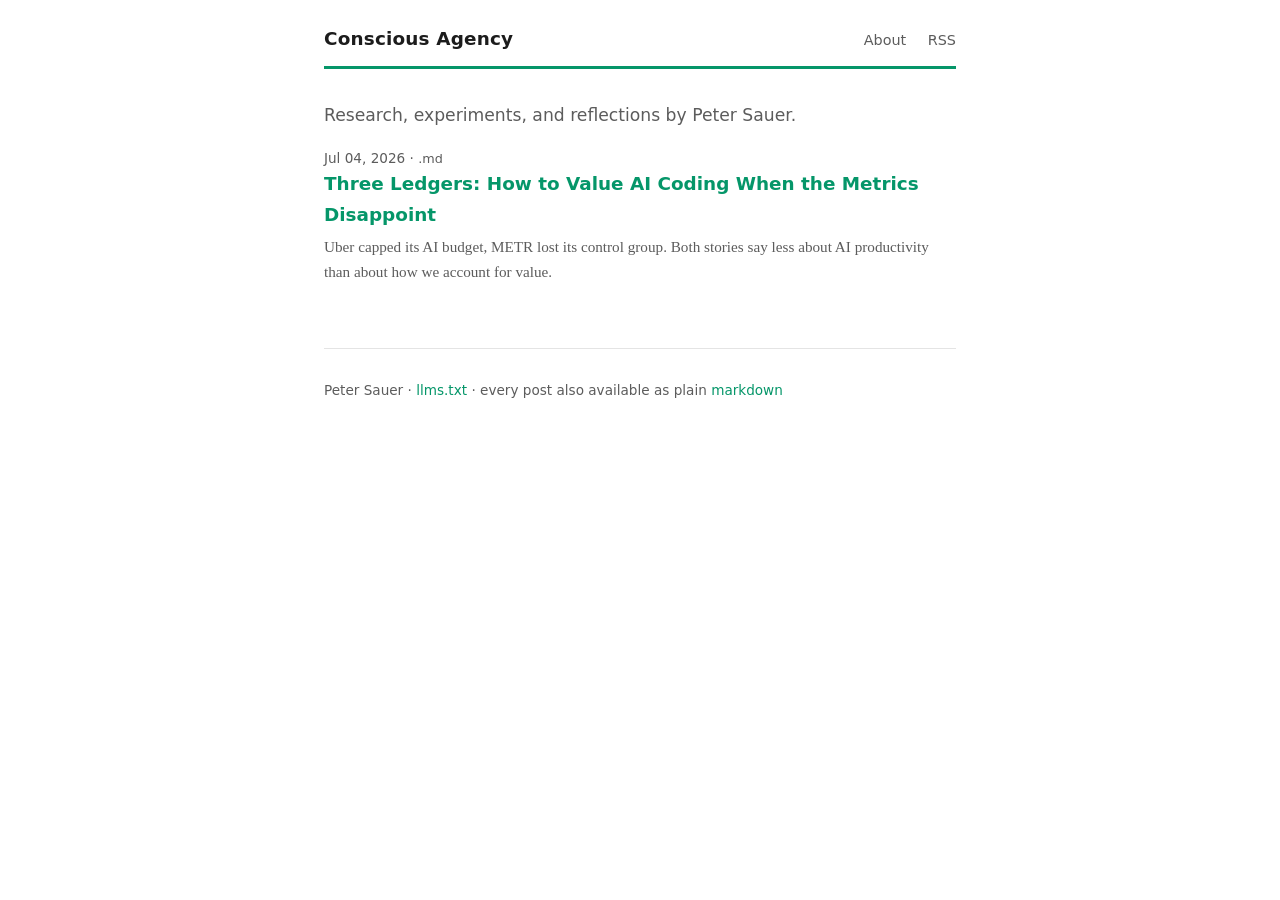
==== docs/index.html @ 70dffbca "Initial site: minimal Python SSG, first post (Three Ledgers), about page" ====
<!DOCTYPE html>
<html lang="en">
<head>
<meta charset="utf-8">
<meta name="viewport" content="width=device-width, initial-scale=1">
<title>Conscious Agency</title>
<meta name="description" content="Research, experiments, and reflections by Peter Sauer.">
<link rel="stylesheet" href="/static/style.css">
<link rel="alternate" type="application/rss+xml" title="Conscious Agency" href="/feed.xml">
<link rel="icon" href="/static/favicon.svg" type="image/svg+xml">

</head>
<body>
<header class="site-header">
  <a class="site-name" href="/">Conscious Agency</a>
  <nav><a href="/about/">About</a> <a href="/feed.xml">RSS</a></nav>
</header>
<main>

<p class="tagline">Research, experiments, and reflections by Peter Sauer.</p>
<ul class="post-list">

  <li>
    <time datetime="2026-07-04">Jul 04, 2026 · <a class="md-link" href="/posts/three-ledgers.md" title="raw markdown">.md</a></time>
    <a href="/posts/three-ledgers/">Three Ledgers: How to Value AI Coding When the Metrics Disappoint</a>
    <p>Uber capped its AI budget, METR lost its control group. Both stories say less about AI productivity than about how we account for value.</p>
  </li>

</ul>

</main>
<footer class="site-footer">
  <p>Peter Sauer · <a href="/llms.txt">llms.txt</a> · every post also available as plain <a href="/">markdown</a></p>
</footer>
</body>
</html>
---- static/style.css ----
/* Conscious Agency — handcrafted, no framework.
   Brand: emerald #059669 · headings heavy sans (Raleway-feel via system stack,
   subsetted WOFF2 can be added later) · body serif (PT-Serif-feel). */

:root {
  --accent: #059669;
  --bg: #ffffff;
  --fg: #1c1c1c;
  --fg-soft: #5c5c5c;
  --rule: #e4e4e4;
  --code-bg: #f4f4f2;
  --sans: "Raleway", -apple-system, "Segoe UI", system-ui, sans-serif;
  --serif: "PT Serif", Georgia, "Times New Roman", serif;
}

@media (prefers-color-scheme: dark) {
  :root {
    --bg: #121413;
    --fg: #e6e4df;
    --fg-soft: #a3a19b;
    --rule: #2c2e2d;
    --code-bg: #1d201f;
  }
}

* { box-sizing: border-box; }

body {
  margin: 0 auto;
  padding: 1.5rem 1.25rem 4rem;
  max-width: 42rem;
  background: var(--bg);
  color: var(--fg);
  font-family: var(--serif);
  font-size: 1.075rem;
  line-height: 1.65;
}

h1, h2, h3, .site-name, nav, .post-meta, .tagline, time {
  font-family: var(--sans);
}

h1 { font-size: 1.85rem; font-weight: 800; line-height: 1.2; margin: 0.5rem 0 0.25rem; }
h2 { font-size: 1.25rem; font-weight: 800; margin-top: 2.25rem; }
h3 { font-size: 1.05rem; font-weight: 700; }

a { color: var(--accent); text-decoration: none; }
a:hover { text-decoration: underline; }

.site-header {
  display: flex;
  justify-content: space-between;
  align-items: baseline;
  border-bottom: 3px solid var(--accent);
  padding-bottom: 0.75rem;
  margin-bottom: 2rem;
}
.site-name { font-weight: 800; font-size: 1.15rem; color: var(--fg); letter-spacing: 0.01em; }
.site-header nav a { margin-left: 1rem; color: var(--fg-soft); font-size: 0.9rem; }

.tagline { color: var(--fg-soft); margin-top: 0; }

.post-list { list-style: none; padding: 0; }
.post-list li { margin-bottom: 1.75rem; }
.post-list time { display: block; color: var(--fg-soft); font-size: 0.85rem; }
.post-list a { font-family: var(--sans); font-weight: 700; font-size: 1.15rem; }
.post-list p { margin: 0.25rem 0 0; color: var(--fg-soft); font-size: 0.95rem; }
.post-list .md-link, .md-link { font-size: 0.8rem; font-weight: 400; color: var(--fg-soft); }

.post-meta { color: var(--fg-soft); font-size: 0.9rem; margin-bottom: 2rem; }
.post-meta a { color: var(--fg-soft); text-decoration: underline; }

article h1 + .post-meta { margin-top: 0.25rem; }

blockquote {
  margin: 1.5rem 0;
  padding: 0.25rem 1.25rem;
  border-left: 3px solid var(--accent);
  color: var(--fg-soft);
  font-style: italic;
}

code {
  font-family: ui-monospace, "SF Mono", Menlo, monospace;
  font-size: 0.9em;
  background: var(--code-bg);
  padding: 0.1em 0.35em;
  border-radius: 4px;
}
pre { background: var(--code-bg); padding: 1rem; border-radius: 8px; overflow-x: auto; }
pre code { background: none; padding: 0; }

img { max-width: 100%; height: auto; }

table { border-collapse: collapse; width: 100%; font-size: 0.95rem; }
th, td { border: 1px solid var(--rule); padding: 0.4rem 0.6rem; text-align: left; }
th { font-family: var(--sans); }

hr { border: none; border-top: 1px solid var(--rule); margin: 2.5rem 0; }

.site-footer {
  margin-top: 4rem;
  padding-top: 1rem;
  border-top: 1px solid var(--rule);
  color: var(--fg-soft);
  font-size: 0.85rem;
  font-family: var(--sans);
}
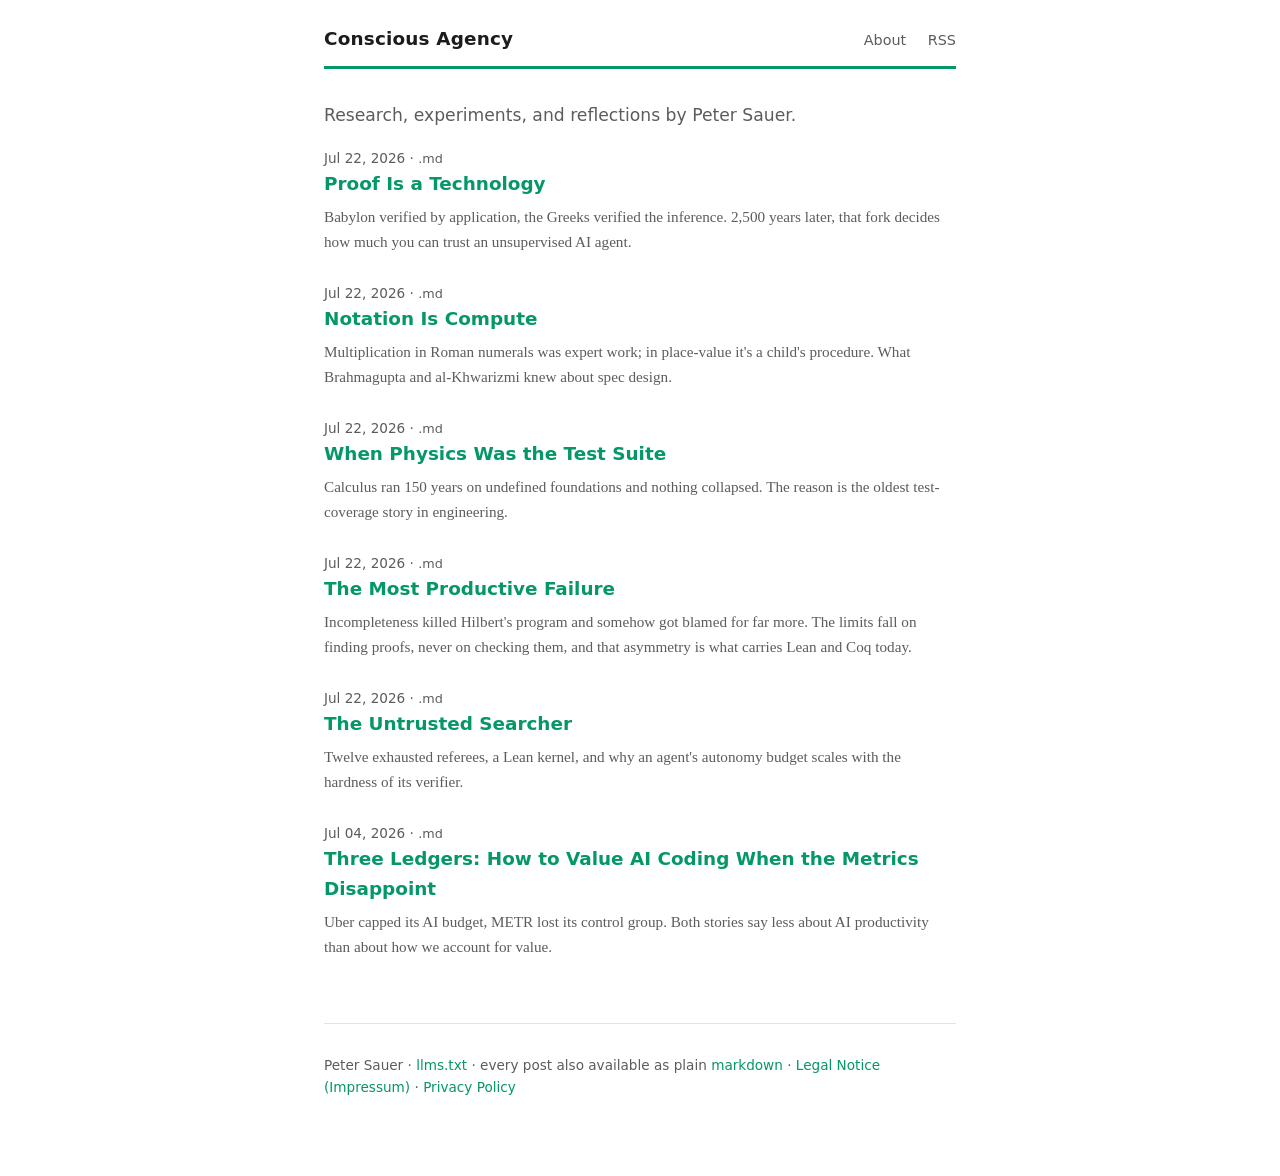
==== commit 6cf63618: "Publish The Verification Changelog, a five-part series Five posts reading 2,500 years of mathematics" ====
--- a/docs/index.html
+++ b/docs/index.html
@@ -21,6 +21,36 @@
 <ul class="post-list">
 
   <li>
+    <time datetime="2026-07-22">Jul 22, 2026 · <a class="md-link" href="/posts/proof-is-a-technology.md" title="raw markdown">.md</a></time>
+    <a href="/posts/proof-is-a-technology/">Proof Is a Technology</a>
+    <p>Babylon verified by application, the Greeks verified the inference. 2,500 years later, that fork decides how much you can trust an unsupervised AI agent.</p>
+  </li>
+
+  <li>
+    <time datetime="2026-07-22">Jul 22, 2026 · <a class="md-link" href="/posts/notation-is-compute.md" title="raw markdown">.md</a></time>
+    <a href="/posts/notation-is-compute/">Notation Is Compute</a>
+    <p>Multiplication in Roman numerals was expert work; in place-value it&#39;s a child&#39;s procedure. What Brahmagupta and al-Khwarizmi knew about spec design.</p>
+  </li>
+
+  <li>
+    <time datetime="2026-07-22">Jul 22, 2026 · <a class="md-link" href="/posts/when-physics-was-the-test-suite.md" title="raw markdown">.md</a></time>
+    <a href="/posts/when-physics-was-the-test-suite/">When Physics Was the Test Suite</a>
+    <p>Calculus ran 150 years on undefined foundations and nothing collapsed. The reason is the oldest test-coverage story in engineering.</p>
+  </li>
+
+  <li>
+    <time datetime="2026-07-22">Jul 22, 2026 · <a class="md-link" href="/posts/the-most-productive-failure.md" title="raw markdown">.md</a></time>
+    <a href="/posts/the-most-productive-failure/">The Most Productive Failure</a>
+    <p>Incompleteness killed Hilbert&#39;s program and somehow got blamed for far more. The limits fall on finding proofs, never on checking them, and that asymmetry is what carries Lean and Coq today.</p>
+  </li>
+
+  <li>
+    <time datetime="2026-07-22">Jul 22, 2026 · <a class="md-link" href="/posts/the-untrusted-searcher.md" title="raw markdown">.md</a></time>
+    <a href="/posts/the-untrusted-searcher/">The Untrusted Searcher</a>
+    <p>Twelve exhausted referees, a Lean kernel, and why an agent&#39;s autonomy budget scales with the hardness of its verifier.</p>
+  </li>
+
+  <li>
     <time datetime="2026-07-04">Jul 04, 2026 · <a class="md-link" href="/posts/three-ledgers.md" title="raw markdown">.md</a></time>
     <a href="/posts/three-ledgers/">Three Ledgers: How to Value AI Coding When the Metrics Disappoint</a>
     <p>Uber capped its AI budget, METR lost its control group. Both stories say less about AI productivity than about how we account for value.</p>
@@ -30,7 +60,7 @@
 
 </main>
 <footer class="site-footer">
-  <p>Peter Sauer · <a href="/llms.txt">llms.txt</a> · every post also available as plain <a href="/">markdown</a></p>
+  <p>Peter Sauer · <a href="/llms.txt">llms.txt</a> · every post also available as plain <a href="/llms-full.txt">markdown</a> · <a href="/imprint/">Legal Notice (Impressum)</a> · <a href="/privacy/">Privacy Policy</a></p>
 </footer>
 </body>
 </html>
